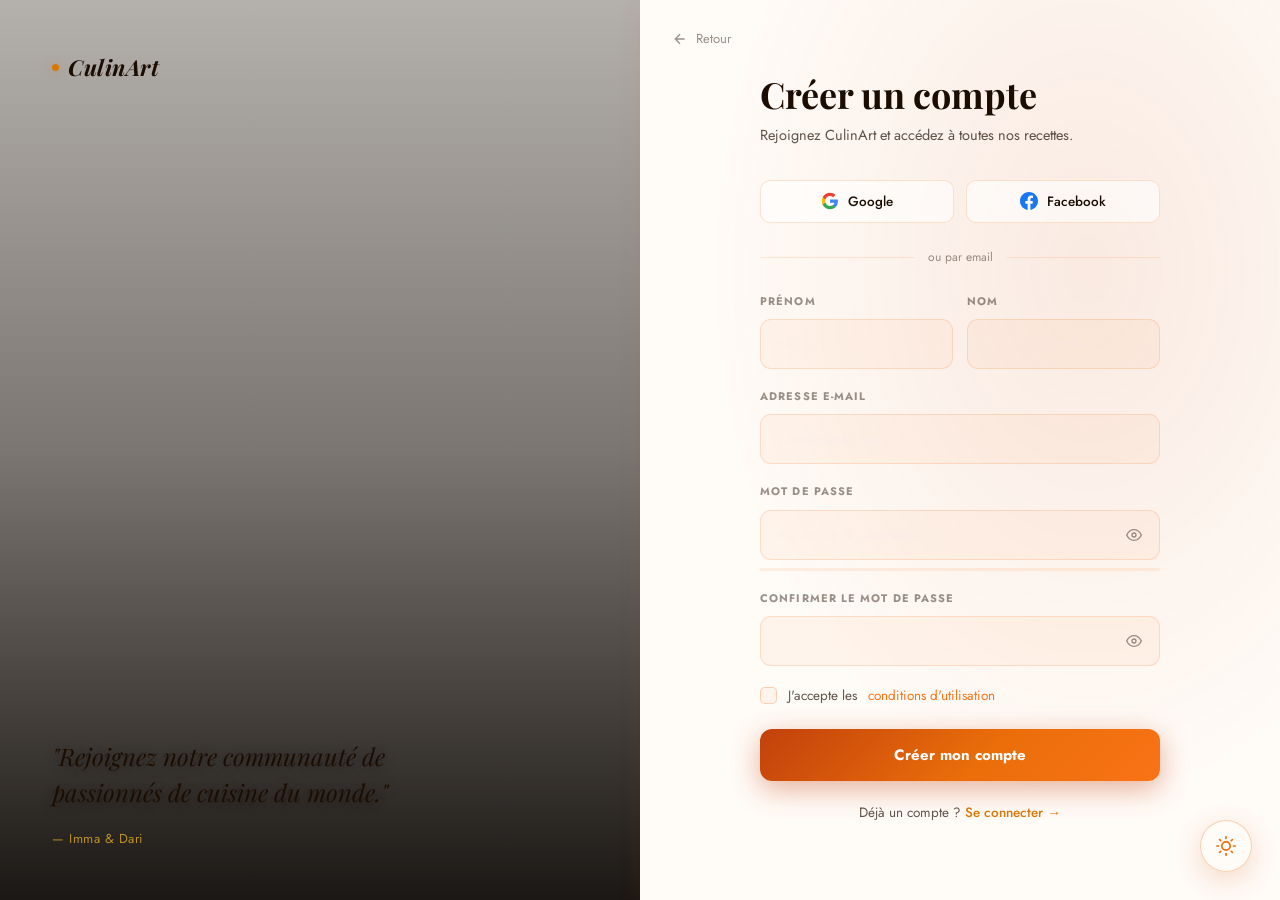
==== signup.html @ bb0c4b99 "Ajout initial du site CulinArt" ====
<!DOCTYPE html>
<html lang="fr">
<head>
  <meta charset="UTF-8">
  <meta name="viewport" content="width=device-width, initial-scale=1.0">
  <title>Inscription — CulinArt</title>
    <script>
    (function(){
      var t = localStorage.getItem('culinart-theme');
      if (!t) t = window.matchMedia('(prefers-color-scheme: light)').matches ? 'light' : 'dark';
      document.documentElement.setAttribute('data-theme', t);
    })();
  </script>
  <link rel="stylesheet" href="assets/css/theme.css">
  <link rel="stylesheet" href="assets/css/culinart-main.css">
  <link rel="stylesheet" href="assets/css/auth.css">
</head>
<body class="auth-split-page">

  <!-- ══ VISUEL GAUCHE ══ -->
  <div class="auth-visual">
    <div class="auth-visual-img" style="background-image:url('https://images.unsplash.com/photo-1596040033229-a9821ebd058d?w=900&q=85&fit=crop')"></div>
    <div class="auth-visual-overlay"></div>
    <div class="auth-visual-content">
      <a href="index.html" class="auth-visual-logo"><span class="logo-dot"></span>CulinArt</a>
      <div class="auth-visual-quote">
        <p>"Rejoignez notre communauté de<br>passionnés de cuisine du monde."</p>
        <span>— Imma &amp; Dari</span>
      </div>
    </div>
  </div>

  <!-- ══ FORMULAIRE DROITE ══ -->
  <div class="auth-form-side">
    <a href="index.html" class="auth-back-link">
      <svg width="16" height="16" viewBox="0 0 24 24" fill="none" stroke="currentColor" stroke-width="2"><path d="M19 12H5M12 19l-7-7 7-7"/></svg>
      Retour
    </a>

    <div class="auth-form-inner">
      <div class="auth-form-header">
        <h1>Créer un compte</h1>
        <p>Rejoignez CulinArt et accédez à toutes nos recettes.</p>
      </div>

      <div class="auth-social-row">
        <button class="auth-social-btn" type="button">
          <svg width="18" height="18" viewBox="0 0 24 24"><path fill="#4285F4" d="M22.56 12.25c0-.78-.07-1.53-.2-2.25H12v4.26h5.92c-.26 1.37-1.04 2.53-2.21 3.31v2.77h3.57c2.08-1.92 3.28-4.74 3.28-8.09z"/><path fill="#34A853" d="M12 23c2.97 0 5.46-.98 7.28-2.66l-3.57-2.77c-.98.66-2.23 1.06-3.71 1.06-2.86 0-5.29-1.93-6.16-4.53H2.18v2.84C3.99 20.53 7.7 23 12 23z"/><path fill="#FBBC05" d="M5.84 14.09c-.22-.66-.35-1.36-.35-2.09s.13-1.43.35-2.09V7.07H2.18C1.43 8.55 1 10.22 1 12s.43 3.45 1.18 4.93l2.85-2.22.81-.62z"/><path fill="#EA4335" d="M12 5.38c1.62 0 3.06.56 4.21 1.64l3.15-3.15C17.45 2.09 14.97 1 12 1 7.7 1 3.99 3.47 2.18 7.07l3.66 2.84c.87-2.6 3.3-4.53 6.16-4.53z"/></svg>
          Google
        </button>
        <button class="auth-social-btn" type="button">
          <svg width="18" height="18" viewBox="0 0 24 24" fill="#1877F2"><path d="M24 12.073c0-6.627-5.373-12-12-12s-12 5.373-12 12c0 5.99 4.388 10.954 10.125 11.854v-8.385H7.078v-3.47h3.047V9.43c0-3.007 1.792-4.669 4.533-4.669 1.312 0 2.686.235 2.686.235v2.953H15.83c-1.491 0-1.956.925-1.956 1.874v2.25h3.328l-.532 3.47h-2.796v8.385C19.612 23.027 24 18.062 24 12.073z"/></svg>
          Facebook
        </button>
      </div>

      <div class="auth-divider"><span>ou par email</span></div>

      <div class="auth-field-row">
        <div class="auth-field">
          <label for="signup-fname">Prénom</label>
          <input type="text" id="signup-fname" placeholder="Prénom">
        </div>
        <div class="auth-field">
          <label for="signup-lname">Nom</label>
          <input type="text" id="signup-lname" placeholder="Nom de famille">
        </div>
      </div>

      <div class="auth-field">
        <label for="signup-email">Adresse e-mail</label>
        <input type="email" id="signup-email" placeholder="votre@email.com" autocomplete="email">
      </div>

      <div class="auth-field">
        <label for="signup-pwd">Mot de passe</label>
        <div class="auth-pwd-wrap">
          <input type="password" id="signup-pwd" placeholder="Au moins 8 caractères" autocomplete="new-password">
          <button type="button" class="auth-eye" onclick="togglePwd('signup-pwd', this)" tabindex="-1">
            <svg class="eye-icon" width="16" height="16" viewBox="0 0 24 24" fill="none" stroke="currentColor" stroke-width="2"><path d="M1 12s4-8 11-8 11 8 11 8-4 8-11 8-11-8-11-8z"/><circle cx="12" cy="12" r="3"/></svg>
          </button>
        </div>
        <!-- Indicateur force -->
        <div class="pwd-strength" id="pwdStrength">
          <div class="pwd-bar" id="pwdBar"></div>
        </div>
        <span class="pwd-label" id="pwdLabel"></span>
      </div>

      <div class="auth-field">
        <label for="signup-confirm">Confirmer le mot de passe</label>
        <div class="auth-pwd-wrap">
          <input type="password" id="signup-confirm" placeholder="••••••••" autocomplete="new-password">
          <button type="button" class="auth-eye" onclick="togglePwd('signup-confirm', this)" tabindex="-1">
            <svg class="eye-icon" width="16" height="16" viewBox="0 0 24 24" fill="none" stroke="currentColor" stroke-width="2"><path d="M1 12s4-8 11-8 11 8 11 8-4 8-11 8-11-8-11-8z"/><circle cx="12" cy="12" r="3"/></svg>
          </button>
        </div>
      </div>

      <div class="auth-remember">
        <label class="auth-check-label">
          <input type="checkbox" id="terms">
          <span class="auth-check-box"></span>
          J'accepte les <a href="#" style="color:var(--accent-light)">conditions d'utilisation</a>
        </label>
      </div>

      <button class="auth-submit-btn" onclick="handleSignup()">
        Créer mon compte
      </button>

      <p class="auth-switch">
        Déjà un compte&nbsp;? <a href="login.html">Se connecter →</a>
      </p>
    </div>
  </div>

  <script src="assets/js/culinart-main.js"></script>
  <script>
    function togglePwd(id, btn) {
      const input = document.getElementById(id);
      input.type = input.type === 'password' ? 'text' : 'password';
      btn.style.color = input.type === 'text' ? 'var(--accent-light)' : '';
    }

    /* Indicateur force mot de passe */
    document.getElementById('signup-pwd').addEventListener('input', function() {
      const v = this.value;
      const bar = document.getElementById('pwdBar');
      const label = document.getElementById('pwdLabel');
      let score = 0;
      if (v.length >= 8) score++;
      if (/[A-Z]/.test(v)) score++;
      if (/[0-9]/.test(v)) score++;
      if (/[^A-Za-z0-9]/.test(v)) score++;
      const levels = [
        { w: '0%',   color: 'transparent', text: '' },
        { w: '25%',  color: '#ef4444',     text: 'Faible' },
        { w: '50%',  color: '#f97316',     text: 'Moyen' },
        { w: '75%',  color: '#eab308',     text: 'Bon' },
        { w: '100%', color: '#22c55e',     text: 'Excellent' },
      ];
      const l = levels[Math.min(score, 4)];
      bar.style.width = l.w;
      bar.style.background = l.color;
      label.textContent = l.text;
      label.style.color = l.color;
    });

    function handleSignup() {
      const email = document.getElementById('signup-email').value.trim();
      const pwd = document.getElementById('signup-pwd').value;
      const confirm = document.getElementById('signup-confirm').value;
      const terms = document.getElementById('terms').checked;
      if (!email || !pwd) { alert('Veuillez remplir tous les champs.'); return; }
      if (pwd !== confirm) { alert('Les mots de passe ne correspondent pas.'); return; }
      if (!terms) { alert('Veuillez accepter les conditions d\'utilisation.'); return; }
      const btn = document.querySelector('.auth-submit-btn');
      btn.textContent = '✓ Compte créé !';
      btn.style.background = 'rgba(194,24,91,0.18)';
      btn.disabled = true;
    }
  </script>
  <script src="assets/js/theme-toggle.js"></script>
</body>
</html>
---- assets/css/theme.css ----
/* ============================================================
   CulinArt — SYSTÈME DE THÈMES : Orange Sombre / Orange Clair
   ============================================================ */

/* ══════════════════════════════════════════════
   MODE SOMBRE (défaut)
══════════════════════════════════════════════ */
:root,
[data-theme="dark"] {
  /* ── Orange palette ── */
  --accent:        #f97316;
  --accent-deep:   #c2410c;
  --accent-light:  #fb923c;
  --accent-soft:   #fff7ed;
  --accent-glow:   rgba(249,115,22,0.35);
  --accent-border: rgba(249,115,22,0.22);

  /* ── Or chaleureux ── */
  --gold:          #fbbf24;
  --gold-light:    #fde68a;
  --gold-glow:     rgba(251,191,36,0.3);

  /* ── Fonds sombres profonds ── */
  --black:  #080401;
  --dark:   #0e0905;
  --dark2:  #160c06;
  --dark3:  #1e1108;
  --white:  #fef9f4;
  --muted:  rgba(254,249,244,0.7);
  --muted2: rgba(254,249,244,0.38);

  /* ── Glass ── */
  --glass-bg:     rgba(255,255,255,0.04);
  --glass-border: rgba(249,115,22,0.16);
  --glass-shadow: 0 8px 32px rgba(0,0,0,0.6);

  /* ── Dégradé principal ── */
  --grad-accent: linear-gradient(135deg, #c2410c 0%, #f97316 55%, #fb923c 100%);

  /* ── Surfaces UI ── */
  --surface:      #160c06;
  --surface2:     #1e1108;
  --surface3:     #261508;
  --border-light: rgba(249,115,22,0.1);
  --border-mid:   rgba(249,115,22,0.2);

  /* ── Header ── */
  --header-bg:      rgba(14,9,5,0.82);
  --header-scrolled:rgba(8,4,1,0.97);

  /* ── Text ── */
  --text-primary: #fef9f4;
  --text-secondary: rgba(254,249,244,0.7);
  --text-muted:     rgba(254,249,244,0.38);

  /* ── Scrollbar ── */
  --scrollbar-thumb: var(--accent);

  /* ── Theme toggle icon ── */
  --toggle-icon: "☀️";
}

/* ══════════════════════════════════════════════
   MODE CLAIR
══════════════════════════════════════════════ */
[data-theme="light"] {
  /* ── Orange palette (plus vif sur blanc) ── */
  --accent:        #ea6d0a;
  --accent-deep:   #c2410c;
  --accent-light:  #f97316;
  --accent-soft:   #fff7ed;
  --accent-glow:   rgba(234,109,10,0.25);
  --accent-border: rgba(234,109,10,0.3);

  /* ── Or ── */
  --gold:       #d97706;
  --gold-light: #f59e0b;
  --gold-glow:  rgba(217,119,6,0.25);

  /* ── Fonds clairs ── */
  --black:  #1c0d02;
  --dark:   #fffbf7;
  --dark2:  #fff4ea;
  --dark3:  #fde8d2;
  --white:  #1c0d02;
  --muted:  rgba(28,13,2,0.7);
  --muted2: rgba(28,13,2,0.45);

  /* ── Glass (version claire) ── */
  --glass-bg:     rgba(255,255,255,0.75);
  --glass-border: rgba(234,109,10,0.18);
  --glass-shadow: 0 8px 32px rgba(200,100,0,0.12);

  /* ── Dégradé ── */
  --grad-accent: linear-gradient(135deg, #c2410c 0%, #ea6d0a 55%, #f97316 100%);

  /* ── Surfaces UI ── */
  --surface:      #fff4ea;
  --surface2:     #fde8d2;
  --surface3:     #fbd5b3;
  --border-light: rgba(234,109,10,0.1);
  --border-mid:   rgba(234,109,10,0.2);

  /* ── Header ── */
  --header-bg:       rgba(255,251,247,0.88);
  --header-scrolled: rgba(255,255,255,0.97);

  /* ── Text ── */
  --text-primary:   #1c0d02;
  --text-secondary: rgba(28,13,2,0.72);
  --text-muted:     rgba(28,13,2,0.45);

  /* ── Scrollbar ── */
  --scrollbar-thumb: var(--accent);

  --toggle-icon: "🌙";
}

/* ══════════════════════════════════════════════
   TRANSITIONS DE THÈME
══════════════════════════════════════════════ */
*, *::before, *::after {
  transition-property: background-color, color, border-color, box-shadow;
  transition-duration: 0.3s;
  transition-timing-function: ease;
}
/* Exclure les transitions sur les animations / transforms */
img, video, svg, canvas,
[class*="carousel"], [class*="slide"],
[class*="reveal"], [class*="fade"],
.logo-dot, .menu-toggle span {
  transition: none;
}

/* ══════════════════════════════════════════════
   SURCHARGES LIGHT MODE — éléments spécifiques
══════════════════════════════════════════════ */

/* Body */
[data-theme="light"] body {
  background-color: var(--dark);
  color: var(--white);
}

/* Header */
[data-theme="light"] header {
  background: var(--header-bg);
  border-bottom: 1px solid rgba(234,109,10,0.14);
  box-shadow: 0 1px 20px rgba(200,100,0,0.1);
}
[data-theme="light"] header.scrolled {
  background: var(--header-scrolled);
  box-shadow: 0 2px 30px rgba(150,60,0,0.15);
}

/* Logo + nav */
[data-theme="light"] .logo { color: var(--white); }
[data-theme="light"] .nav-links li a { color: var(--muted); }
[data-theme="light"] .nav-links li a:hover,
[data-theme="light"] .nav-links li a.active { color: var(--white); }
[data-theme="light"] .nav-links .btn {
  background: rgba(234,109,10,0.1) !important;
  border-color: rgba(234,109,10,0.3) !important;
  color: var(--accent-deep) !important;
}
[data-theme="light"] .nav-links .btn:hover {
  background: var(--accent) !important;
  color: #fff !important;
}

/* Mobile nav */
[data-theme="light"] .nav-links {
  background: rgba(255,251,247,0.98);
}
[data-theme="light"] .menu-toggle span { background: var(--white); }

/* Cards et glass */
[data-theme="light"] .bento-card,
[data-theme="light"] .phil-card,
[data-theme="light"] .author-card,
[data-theme="light"] .tip-item,
[data-theme="light"] .recipe-card,
[data-theme="light"] .contact-author-card,
[data-theme="light"] .cinfo-author-card,
[data-theme="light"] .auth-box,
[data-theme="light"] .about-glass,
[data-theme="light"] .transition-container,
[data-theme="light"] .blog-intro-card,
[data-theme="light"] .tip-card,
[data-theme="light"] .contact-form,
[data-theme="light"] .auth-form-side {
  background: rgba(255,255,255,0.8);
  border-color: rgba(234,109,10,0.15);
  box-shadow: 0 4px 24px rgba(200,80,0,0.08);
}
[data-theme="light"] .bento-card:hover,
[data-theme="light"] .phil-card:hover,
[data-theme="light"] .tip-item:hover,
[data-theme="light"] .recipe-card:hover {
  border-color: rgba(234,109,10,0.35);
  box-shadow: 0 12px 36px rgba(200,80,0,0.15);
}

/* Textes dans les cartes mode clair */
[data-theme="light"] .bento-text p,
[data-theme="light"] .bento-text-alt p,
[data-theme="light"] .bento-quote p,
[data-theme="light"] .phil-card p,
[data-theme="light"] .tip-item-text,
[data-theme="light"] .tip-text,
[data-theme="light"] .recipe-card .content p,
[data-theme="light"] .about-text p,
[data-theme="light"] .about-texte p,
[data-theme="light"] .transition-container,
[data-theme="light"] .auth-box label,
[data-theme="light"] .cinfo-line,
[data-theme="light"] .footer-brand p,
[data-theme="light"] .footer-links li a,
[data-theme="light"] .footer-bottom p,
[data-theme="light"] .auth-form-header p,
[data-theme="light"] .auth-switch,
[data-theme="light"] .home-hero-desc,
[data-theme="light"] .author-split-info p,
[data-theme="light"] .philosophy-text p {
  color: var(--muted);
}

/* Titres mode clair */
[data-theme="light"] .story-title,
[data-theme="light"] .home-hero-title,
[data-theme="light"] .philosophy-text h2,
[data-theme="light"] .authors-header h2,
[data-theme="light"] .about-title,
[data-theme="light"] .section-title,
[data-theme="light"] .auth-form-header h1,
[data-theme="light"] .contact-hero-inner h1,
[data-theme="light"] .csplit-title,
[data-theme="light"] .cta-band-text h2,
[data-theme="light"] .tips-hero-title,
[data-theme="light"] .recipe-card .content h3,
[data-theme="light"] .author-split-info h3,
[data-theme="light"] .bento-quote-sig,
[data-theme="light"] .author-details strong,
[data-theme="light"] .cinfo-author-head strong {
  color: var(--white);
}

/* Inputs mode clair */
[data-theme="light"] .auth-box input,
[data-theme="light"] .cform-group input,
[data-theme="light"] .cform-group textarea,
[data-theme="light"] .cform-select-wrap select,
[data-theme="light"] #tipsSearch,
[data-theme="light"] #searchBar,
[data-theme="light"] .tips-search-box input {
  background: rgba(255,255,255,0.7);
  border-color: rgba(234,109,10,0.22);
  color: var(--white);
}
[data-theme="light"] .auth-box input:focus,
[data-theme="light"] .cform-group input:focus,
[data-theme="light"] .cform-group textarea:focus {
  border-color: var(--accent);
  background: rgba(255,255,255,0.9);
  box-shadow: 0 0 0 3px rgba(234,109,10,0.12);
}

/* Footer mode clair */
[data-theme="light"] footer {
  background: var(--dark3);
  border-top-color: rgba(234,109,10,0.12);
}

/* Scrollbars */
[data-theme="light"] ::-webkit-scrollbar-track { background: var(--dark2); }
[data-theme="light"] ::-webkit-scrollbar-thumb { background: var(--accent); }

/* Sections alternées */
[data-theme="light"] .home-story,
[data-theme="light"] .home-authors { background: var(--dark2); }
[data-theme="light"] .home-philosophy,
[data-theme="light"] body.blog-page,
[data-theme="light"] .home-page { background: var(--dark); }
[data-theme="light"] .home-cta-band { background: var(--dark3); }

/* Auth split */
[data-theme="light"] .auth-form-side { background: var(--dark); }
[data-theme="light"] .auth-social-btn {
  background: rgba(255,255,255,0.6);
  color: var(--white);
  border-color: rgba(234,109,10,0.18);
}
[data-theme="light"] .auth-social-btn:hover { background: rgba(255,255,255,0.9); }

/* Contact split */
[data-theme="light"] .contact-form-side { background: var(--dark); }
[data-theme="light"] .contact-info-side { background: var(--dark2); }

/* ══════════════════════════════════════════════
   BOUTON TOGGLE THÈME — design premium
══════════════════════════════════════════════ */
.theme-toggle {
  position: fixed;
  bottom: 28px;
  right: 28px;
  z-index: 9999;

  width: 52px;
  height: 52px;
  border-radius: 50%;
  border: 1.5px solid rgba(249,115,22,0.35);
  background: rgba(14,9,5,0.85);
  backdrop-filter: blur(20px);
  -webkit-backdrop-filter: blur(20px);
  cursor: pointer;

  display: flex;
  align-items: center;
  justify-content: center;

  box-shadow:
    0 8px 28px rgba(0,0,0,0.45),
    0 0 0 0 rgba(249,115,22,0);
  transition:
    transform 0.3s cubic-bezier(0.34,1.56,0.64,1),
    box-shadow 0.35s ease,
    background 0.3s ease,
    border-color 0.3s ease !important;
  outline: none;
}
.theme-toggle:hover {
  transform: scale(1.12) translateY(-2px);
  box-shadow:
    0 14px 38px rgba(0,0,0,0.5),
    0 0 0 6px rgba(249,115,22,0.15);
  border-color: rgba(249,115,22,0.6);
}
.theme-toggle:active { transform: scale(0.96); }

/* Icône SVG dans le toggle */
.theme-toggle .tt-sun,
.theme-toggle .tt-moon {
  position: absolute;
  transition: opacity 0.3s, transform 0.4s cubic-bezier(0.34,1.56,0.64,1) !important;
}
.theme-toggle .tt-sun  { opacity: 0; transform: rotate(90deg) scale(0.6); }
.theme-toggle .tt-moon { opacity: 1; transform: rotate(0deg) scale(1); }

[data-theme="light"] .theme-toggle {
  background: rgba(255,251,247,0.9);
  border-color: rgba(234,109,10,0.3);
  box-shadow: 0 8px 28px rgba(200,80,0,0.2);
}
[data-theme="light"] .theme-toggle .tt-sun  { opacity: 1; transform: rotate(0deg) scale(1); }
[data-theme="light"] .theme-toggle .tt-moon { opacity: 0; transform: rotate(-90deg) scale(0.6); }

/* Tooltip au survol */
.theme-toggle::before {
  content: attr(data-tooltip);
  position: absolute;
  right: 62px;
  top: 50%;
  transform: translateY(-50%);
  background: rgba(14,9,5,0.92);
  color: #fef9f4;
  font-family: var(--font-body);
  font-size: 12px;
  font-weight: 500;
  letter-spacing: 0.3px;
  padding: 6px 12px;
  border-radius: 8px;
  white-space: nowrap;
  opacity: 0;
  pointer-events: none;
  transition: opacity 0.2s !important;
  border: 1px solid rgba(249,115,22,0.2);
}
[data-theme="light"] .theme-toggle::before {
  background: rgba(255,251,247,0.96);
  color: #1c0d02;
}
.theme-toggle:hover::before { opacity: 1; }

/* Sur mobile, repositionner */
@media (max-width: 480px) {
  .theme-toggle {
    bottom: 20px;
    right: 18px;
    width: 46px;
    height: 46px;
  }
}
---- assets/css/culinart-main.css ----
/* ============================================================
   CulinArt — Styles globaux (thème via theme.css)
   ============================================================ */

@import url('https://fonts.googleapis.com/css2?family=Playfair+Display:ital,wght@0,400;0,600;0,700;1,400;1,600&family=Jost:wght@300;400;500;600;700&display=swap');

:root {
  /* Variables héritées du theme.css — voir theme.css */
  --font-display: 'Playfair Display', Georgia, serif;
  --font-body:    'Jost', 'Segoe UI', sans-serif;
  --nav-height:   72px;
}

*,*::before,*::after { margin:0; padding:0; box-sizing:border-box; }
html { scroll-behavior:smooth; }

body {
  font-family:var(--font-body);
  background-color:var(--dark);
  color:var(--white);
  line-height:1.75;
  overflow-x:hidden;
}
img { display:block; max-width:100%; }
a   { text-decoration:none; }

::-webkit-scrollbar { width:4px; }
::-webkit-scrollbar-track { background:var(--dark); }
::-webkit-scrollbar-thumb { background:var(--gold); border-radius:4px; }

/* ============================================================
   HEADER — fixe, glass, toujours visible
   ============================================================ */
header {
  position:fixed; top:0; left:0;
  width:100%; height:var(--nav-height);
  display:flex; justify-content:space-between; align-items:center;
  padding:0 52px;
  z-index:1000;
  background:rgba(14,9,5,0.72);
  backdrop-filter:blur(24px) saturate(1.8);
  -webkit-backdrop-filter:blur(24px) saturate(1.8);
  border-bottom:1px solid rgba(249,115,22,0.14);
  transition:background 0.4s, box-shadow 0.4s;
}
header.scrolled {
  background:rgba(8,4,1,0.96);
  box-shadow:0 2px 40px rgba(0,0,0,0.7),
             0 1px 0 rgba(249,115,22,0.12);
}

/* Logo */
.logo {
  font-family:var(--font-display);
  font-size:24px; font-weight:700; font-style:italic;
  color:var(--white); letter-spacing:1px;
  display:flex; align-items:center; gap:8px;
  flex-shrink:0;
}
.logo-dot {
  width:7px; height:7px; border-radius:50%;
  background:var(--gold);
  box-shadow:0 0 10px var(--gold-glow);
  display:inline-block; flex-shrink:0;
}

/* Nav links */
.nav-links {
  list-style:none; display:flex;
  gap:36px; align-items:center;
}
.nav-links li a {
  font-family:var(--font-body); font-weight:500;
  font-size:12.5px; letter-spacing:0.9px;
  text-transform:uppercase; color:var(--muted);
  position:relative; transition:color 0.3s;
  padding-bottom:2px;
}
.nav-links li a::after {
  content:''; position:absolute; bottom:-3px; left:0;
  width:0; height:1.5px;
  background:var(--accent-light); border-radius:2px;
  transition:width 0.35s cubic-bezier(0.4,0,0.2,1);
}
.nav-links li a:hover,
.nav-links li a.active { color:var(--white); }
.nav-links li a:hover::after,
.nav-links li a.active::after { width:100%; }

/* Bouton Connexion */
.nav-links .btn {
  background:rgba(194,65,12,0.15) !important;
  color:var(--accent-light) !important;
  padding:8px 22px; border-radius:6px; font-weight:600;
  border:1px solid rgba(249,115,22,0.35) !important;
  transition:all 0.3s !important;
  letter-spacing:0.8px;
}
.nav-links .btn:hover {
  background:var(--accent-deep) !important;
  border-color:var(--accent-deep) !important;
  color:#fff !important;
  box-shadow:0 6px 20px rgba(194,65,12,0.45);
  transform:translateY(-1px);
}
.nav-links .btn::after { display:none !important; }

/* ── BURGER ── */
.menu-toggle {
  display:none; flex-direction:column;
  cursor:pointer; z-index:1001; gap:5px; padding:4px;
}
.menu-toggle span {
  height:2px; width:22px;
  background:var(--white); border-radius:2px;
  transition:all 0.4s cubic-bezier(0.4,0,0.2,1);
}
.menu-toggle.open span:nth-child(1) { transform:rotate(45deg) translate(5px,5px); }
.menu-toggle.open span:nth-child(2) { opacity:0; transform:scaleX(0); }
.menu-toggle.open span:nth-child(3) { transform:rotate(-45deg) translate(5px,-5px); }

@media(max-width:820px) {
  header { padding:0 20px; }
  .menu-toggle { display:flex; }
  .nav-links {
    position:fixed; top:var(--nav-height); left:0;
    width:100%; height:calc(100vh - var(--nav-height));
    background:rgba(8,4,1,0.98);
    backdrop-filter:blur(30px);
    flex-direction:column; align-items:center; justify-content:center;
    gap:32px; transform:translateX(100%);
    transition:transform 0.45s cubic-bezier(0.77,0,0.175,1);
    z-index:998; border-left:1px solid var(--glass-border);
  }
  .nav-links.active { transform:translateX(0); }
  .nav-links li {
    opacity:0; transform:translateX(30px);
    transition:opacity 0.4s,transform 0.4s;
  }
  .nav-links.active li { opacity:1; transform:translateX(0); }
  .nav-links.active li:nth-child(1) { transition-delay:0.08s; }
  .nav-links.active li:nth-child(2) { transition-delay:0.16s; }
  .nav-links.active li:nth-child(3) { transition-delay:0.24s; }
  .nav-links.active li:nth-child(4) { transition-delay:0.32s; }
  .nav-links.active li:nth-child(5) { transition-delay:0.40s; }
  .nav-links li a { font-size:18px; letter-spacing:2px; }
}

/* ============================================================
   HERO — CAROUSEL avec images d'ambiance
   ============================================================ */
.hero {
  position:relative; width:100%; height:100vh;
  overflow:hidden;
}

.carousel-slides {
  display:flex; height:100%;
  transition:transform 1s cubic-bezier(0.77,0,0.175,1);
  will-change:transform;
}
.carousel-slide {
  min-width:100%; height:100%;
  background-size:cover; background-position:center;
  position:relative; flex-shrink:0;
}

/* Overlay dégradé riche — bordeaux au bas */
.carousel-slide::after {
  content:''; position:absolute; inset:0;
  background:
    linear-gradient(to bottom,
      rgba(8,4,1,0.18) 0%,
      rgba(14,9,5,0.45) 40%,
      rgba(14,9,5,0.78) 70%,
      rgba(14,9,5,0.96) 100%),
    linear-gradient(135deg,
      rgba(194,65,12,0.08) 0%,
      transparent 60%);
}

/* Contenu hero */
.hero-content {
  position:absolute; inset:0; z-index:10;
  display:flex; flex-direction:column;
  align-items:center; justify-content:center;
  text-align:center; padding:20px;
  opacity:0; transform:translateY(28px);
  transition:opacity 1s ease 0.4s, transform 1s ease 0.4s;
}
.hero-content::before {
  content:''; position:absolute;
  top:50%; left:50%;
  transform:translate(-50%,-62%);
  width:700px; height:420px;
  background:radial-gradient(ellipse,rgba(194,65,12,0.18) 0%,transparent 68%);
  pointer-events:none;
}
.hero-content.show { opacity:1; transform:translateY(0); }

.hero-eyebrow {
  font-size:11px; letter-spacing:5px; text-transform:uppercase;
  color:var(--accent-light); margin-bottom:18px;
  opacity:0.85;
}
.hero-intro {
  font-family:var(--font-display); font-style:italic;
  font-size:clamp(16px,2.2vw,22px); color:var(--accent-soft);
  letter-spacing:1.5px; margin-bottom:16px;
  text-shadow:0 2px 14px rgba(194,65,12,0.5);
}
.hero-title {
  font-family:var(--font-display); font-weight:700;
  font-size:clamp(52px,9vw,110px); color:var(--white);
  line-height:0.98; margin-bottom:22px; letter-spacing:-1px;
  text-shadow:0 6px 30px rgba(0,0,0,0.55);
}
.hero-title em {
  font-style:italic; color:var(--accent-light);
  text-shadow:0 0 40px rgba(249,115,22,0.5);
}
.hero-tagline {
  font-family:var(--font-display); font-style:italic;
  font-size:clamp(14px,1.7vw,19px); color:rgba(240,234,248,0.82);
  margin-bottom:6px; max-width:580px;
  text-shadow:0 1px 6px rgba(0,0,0,0.45);
}
.hero-divider {
  width:50px; height:1px;
  background:var(--accent-light); margin:20px auto;
  opacity:0.6;
}
.hero-sub {
  font-size:11px; letter-spacing:4.5px; text-transform:uppercase;
  color:var(--accent-light); margin-top:4px;
  opacity:0.8;
}
.hero-logo {
  margin:14px auto;
  width:clamp(70px,9vw,100px);
  filter:drop-shadow(0 4px 18px rgba(249,115,22,0.65));
  opacity:0.9;
}

/* Boutons carousel */
.carousel-btn {
  position:absolute; top:50%; transform:translateY(-50%); z-index:20;
  background:rgba(249,115,22,0.10);
  backdrop-filter:blur(14px);
  border:1px solid rgba(249,115,22,0.25); color:rgba(240,234,248,0.85);
  width:48px; height:48px; border-radius:50%; cursor:pointer;
  font-size:22px; display:flex; align-items:center; justify-content:center;
  transition:all 0.3s;
}
.carousel-btn:hover {
  background:rgba(194,65,12,0.45);
  border-color:var(--accent);
  color:#fff;
  box-shadow:0 0 20px rgba(194,65,12,0.4);
}
.carousel-prev { left:24px; }
.carousel-next { right:24px; }
.carousel-prev:hover { transform:translateY(-50%) scale(1.05); }
.carousel-next:hover { transform:translateY(-50%) scale(1.05); }

/* Dots */
.carousel-dots {
  position:absolute; bottom:30px;
  left:50%; transform:translateX(-50%);
  z-index:20; display:flex; gap:8px; align-items:center;
}
.carousel-dot {
  width:6px; height:6px; border-radius:50%;
  background:rgba(240,234,248,0.25); cursor:pointer;
  transition:all 0.4s; border:1px solid transparent;
}
.carousel-dot.active {
  background:var(--accent-light);
  transform:scale(1.5);
  box-shadow:0 0 10px rgba(251,146,60,0.7);
  border-color:rgba(251,146,60,0.3);
}

/* ============================================================
   ABOUT
   ============================================================ */
.about { padding:96px 20px; background:var(--dark); position:relative; }
.about::before {
  content:''; position:absolute; top:0; right:0;
  width:600px; height:600px;
  background:radial-gradient(circle,rgba(194,65,12,0.06) 0%,transparent 70%);
  pointer-events:none;
}

.about-title {
  font-family:var(--font-display); font-style:italic;
  font-size:clamp(26px,4vw,44px); color:var(--white);
  text-align:center; margin-bottom:12px;
}
.about-title span { color:var(--accent-light); }
.about-eyebrow {
  display:block; text-align:center;
  font-size:11px; letter-spacing:4px; text-transform:uppercase;
  color:var(--accent-light); opacity:0.7; margin-bottom:56px;
}

.about-container {
  display:flex; gap:52px; align-items:flex-start;
  justify-content:center; max-width:1180px;
  margin:0 auto; flex-wrap:wrap;
}
.about-image { flex:1 1 360px; }
.about-image img {
  width:100%; border-radius:20px;
  box-shadow:0 20px 60px rgba(0,0,0,0.65),
             0 0 0 1px rgba(249,115,22,0.12);
  transition:transform 0.6s;
}
.about-image img:hover { transform:scale(1.025); }

.about-text { flex:1 1 380px; text-align:justify; }
.about-text p, .about-texte p {
  font-size:16.5px; line-height:1.92;
  color:var(--muted); margin-bottom:18px;
  max-width:720px; margin-left:auto; margin-right:auto;
}
.about-text strong, .about-texte strong { color:var(--accent-light); font-weight:600; }
.about-text em { color:var(--accent-soft); font-style:italic; }
.about-texte { max-width:880px; margin:40px auto 0; text-align:center; }

.about-glass {
  background:rgba(255,255,255,0.04);
  backdrop-filter:blur(18px); -webkit-backdrop-filter:blur(18px);
  border:1px solid var(--glass-border);
  border-radius:18px; padding:34px 38px;
  box-shadow:0 12px 40px rgba(0,0,0,0.4),
             inset 0 1px 0 rgba(255,255,255,0.06);
}

@media(max-width:768px) {
  .about-container { flex-direction:column; gap:24px; }
  .about-text { text-align:left; }
}

/* Scroll animations */
.hidden-top {
  opacity:0; transform:translateY(-40px);
  transition:opacity 0.9s ease-out,transform 0.9s ease-out;
}
.fade-in-up {
  opacity:0; transform:translateY(40px);
  transition:opacity 0.9s ease,transform 0.9s ease;
}
.show { opacity:1 !important; transform:translateY(0) !important; }
.about-title.show,.about-eyebrow.show { transition-delay:0s; }
.about-image.show { transition-delay:0.2s; }
.about-text.show  { transition-delay:0.4s; }
.about-texte.show { transition-delay:0.6s; }

/* ── AUTEURS ── */
.authors { padding:80px 20px; background:var(--dark2); text-align:center; position:relative; }
.authors::before {
  content:''; position:absolute; bottom:0; left:0;
  width:500px; height:500px;
  background:radial-gradient(circle,rgba(249,115,22,0.06) 0%,transparent 70%);
  pointer-events:none;
}

.section-title {
  font-family:var(--font-display); font-style:italic;
  font-size:clamp(24px,3.5vw,36px); color:var(--white);
  margin-bottom:6px;
}
.section-title span { color:var(--accent-light); }
.section-eyebrow {
  display:block; font-size:11px; letter-spacing:4px;
  text-transform:uppercase; color:var(--accent-light);
  opacity:0.7; margin-bottom:48px;
}

.authors-container { display:flex; justify-content:center; gap:36px; flex-wrap:wrap; }
.author-card {
  background:rgba(255,255,255,0.04);
  backdrop-filter:blur(16px); -webkit-backdrop-filter:blur(16px);
  border:1px solid var(--glass-border); border-radius:22px;
  padding:36px 28px; width:375px; max-width:100%;
  transition:transform 0.35s,box-shadow 0.35s,border-color 0.35s;
}
.author-card:hover {
  transform:translateY(-10px);
  box-shadow:0 28px 60px rgba(0,0,0,0.5),0 0 0 1px rgba(249,115,22,0.3);
  border-color:rgba(249,115,22,0.4);
}
.author-card img {
  width:150px; height:150px; border-radius:50%;
  object-fit:cover; margin:0 auto 18px;
  border:2.5px solid var(--accent);
  box-shadow:0 0 30px var(--accent-glow);
}
.author-card h3 { font-family:var(--font-display); font-size:18px; color:var(--white); margin-bottom:12px; }
.author-card p { font-size:14.5px; color:var(--muted); line-height:1.7; }
@media(max-width:900px)  { .author-card { width:46%; } }
@media(max-width:600px)  { .author-card { width:100%; } }

/* ── TRANSITION TEXT ── */
.transition-text { padding:80px 20px; background:var(--dark); position:relative; overflow:hidden; }
.transition-text::before {
  content:''; position:absolute; top:-80px; left:50%; transform:translateX(-50%);
  width:600px; height:600px;
  background:radial-gradient(ellipse,rgba(194,65,12,0.10) 0%,transparent 65%);
  pointer-events:none;
}
.transition-container {
  max-width:860px; margin:0 auto;
  font-size:clamp(15px,1.8vw,17.5px); line-height:1.92;
  color:var(--muted); text-align:center;
  background:rgba(255,255,255,0.04);
  backdrop-filter:blur(18px); -webkit-backdrop-filter:blur(18px);
  border:1px solid var(--glass-border);
  border-radius:22px; padding:50px 56px;
  box-shadow:0 12px 40px rgba(0,0,0,0.4);
}
.transition-container strong { color:var(--accent-light); font-weight:600; }
@media(max-width:768px) { .transition-container { padding:30px 22px; } }

/* ── CTA ── */
.recette { text-align:center; background:var(--dark); padding:50px 20px; }
.btn-about {
  display:inline-flex; align-items:center; gap:8px;
  background:var(--grad-accent); color:#fff;
  padding:15px 40px; font-family:var(--font-body);
  font-weight:600; font-size:14px; letter-spacing:1px;
  text-transform:uppercase; border-radius:50px;
  transition:transform 0.3s,box-shadow 0.3s,opacity 0.3s;
  box-shadow:0 8px 28px rgba(194,65,12,0.45);
}
.btn-about:hover {
  transform:translateY(-3px) scale(1.03);
  box-shadow:0 16px 40px rgba(194,65,12,0.6); opacity:0.9;
}

/* ============================================================
   FOOTER — enrichi
   ============================================================ */
footer {
  background:var(--black);
  border-top:1px solid rgba(249,115,22,0.12);
  padding:48px 52px 28px;
}
.footer-inner {
  max-width:1200px; margin:0 auto;
  display:flex; justify-content:space-between;
  align-items:flex-start; flex-wrap:wrap; gap:40px;
  margin-bottom:36px;
}
.footer-brand .logo {
  font-size:22px; margin-bottom:10px;
}
.footer-brand p {
  font-size:13px; color:var(--muted2); max-width:240px; line-height:1.7;
}
.footer-links h4 {
  font-size:11px; letter-spacing:3px; text-transform:uppercase;
  color:var(--accent-light); margin-bottom:16px; font-weight:600;
}
.footer-links ul { list-style:none; display:flex; flex-direction:column; gap:10px; }
.footer-links li a {
  font-size:14px; color:var(--muted2);
  transition:color 0.25s; display:inline-block;
}
.footer-links li a:hover { color:var(--accent-light); }
.footer-bottom {
  max-width:1200px; margin:0 auto;
  display:flex; justify-content:space-between; align-items:center;
  flex-wrap:wrap; gap:12px;
  border-top:1px solid rgba(255,255,255,0.05);
  padding-top:22px;
}
.footer-bottom p { font-size:12.5px; color:var(--muted2); }
.footer-bottom .footer-made {
  font-size:12px; color:rgba(240,234,248,0.25);
  font-style:italic;
}
@media(max-width:640px) {
  footer { padding:36px 20px 22px; }
  .footer-inner { flex-direction:column; gap:28px; }
  .footer-bottom { flex-direction:column; text-align:center; }
}

/* ============================================================
   PAGE RECETTES
   ============================================================ */
body.recipes-page {
  background:var(--dark);
}
body.recipes-page::before {
  content:''; position:fixed; inset:0;
  background:radial-gradient(ellipse at top,rgba(194,65,12,0.06) 0%,transparent 60%);
  z-index:0; pointer-events:none;
}
body.recipes-page > * { position:relative; z-index:1; }

.recipes-page-hero {
  padding:calc(var(--nav-height) + 70px) 20px 56px;
  text-align:center; position:relative;
}
.recipes-page-hero::before {
  content:''; position:absolute; top:50%; left:50%;
  transform:translate(-50%,-50%);
  width:700px; height:350px;
  background:radial-gradient(ellipse,rgba(194,65,12,0.13) 0%,transparent 70%);
  pointer-events:none;
}
.recipes-page-hero .eyebrow {
  font-size:11px; letter-spacing:4px; text-transform:uppercase;
  color:var(--accent-light); margin-bottom:14px; display:block; opacity:0.8;
}
.recipes-page-hero h1 {
  font-family:var(--font-display);
  font-size:clamp(36px,6vw,70px); color:var(--white);
  line-height:1.05; margin-bottom:18px;
}
.recipes-page-hero h1 em { font-style:italic; color:var(--accent-light); }
.recipes-page-hero .desc {
  color:var(--muted2); font-size:16px;
  max-width:460px; margin:0 auto 36px; line-height:1.75;
}

.recipes-stats { display:flex; justify-content:center; gap:48px; margin-bottom:52px; flex-wrap:wrap; }
.stat-item { text-align:center; }
.stat-num { display:block; font-family:var(--font-display); font-size:38px; color:var(--accent-light); line-height:1; }
.stat-label { font-size:11px; letter-spacing:2.5px; text-transform:uppercase; color:var(--muted2); margin-top:5px; display:block; }

.recipes-divider { max-width:1200px; margin:0 auto 40px; padding:0 40px; display:flex; align-items:center; gap:18px; }
.recipes-divider span { font-size:11px; letter-spacing:3px; text-transform:uppercase; color:var(--muted2); white-space:nowrap; }
.recipes-divider::before,.recipes-divider::after { content:''; flex:1; height:1px; background:rgba(249,115,22,0.13); }

.search-wrap { display:flex; justify-content:center; margin:0 auto 48px; padding:0 20px; }
.search-inner { position:relative; width:100%; max-width:500px; }
.search-inner .search-icon { position:absolute; left:18px; top:50%; transform:translateY(-50%); color:var(--muted2); pointer-events:none; }
#searchBar {
  width:100%; padding:14px 20px 14px 46px;
  background:rgba(249,115,22,0.07); border:1px solid var(--accent-border);
  border-radius:50px; color:var(--white); font-family:var(--font-body); font-size:15px;
  outline:none; transition:border 0.3s,box-shadow 0.3s;
}
#searchBar::placeholder { color:var(--muted2); }
#searchBar:focus { border-color:var(--accent); box-shadow:0 0 0 3px rgba(249,115,22,0.18); }

#recipesContainer {
  display:grid; grid-template-columns:repeat(auto-fill,minmax(270px,1fr));
  gap:22px; padding:0 40px 30px; max-width:1280px; margin:0 auto;
}

.recipe-card {
  background:rgba(249,115,22,0.055);
  backdrop-filter:blur(16px); -webkit-backdrop-filter:blur(16px);
  border:1px solid var(--glass-border); border-radius:18px; overflow:hidden;
  display:flex; flex-direction:column;
  transition:transform 0.35s,box-shadow 0.35s,border-color 0.35s;
}
.recipe-card:hover {
  transform:translateY(-8px) scale(1.01);
  box-shadow:0 22px 50px rgba(0,0,0,0.55);
  border-color:rgba(249,115,22,0.38);
}
.recipe-card-img-wrap { position:relative; overflow:hidden; }
.recipe-card img { width:100%; height:195px; object-fit:cover; transition:transform 0.6s; }
.recipe-card:hover img { transform:scale(1.08); }
.recipe-card-img-wrap::after {
  content:''; position:absolute; bottom:0; left:0; right:0; height:60px;
  background:linear-gradient(to bottom,transparent,rgba(14,9,5,0.72)); pointer-events:none;
}
.recipe-card .content { padding:20px 22px 22px; flex:1; display:flex; flex-direction:column; }
.recipe-card .content h3 { font-family:var(--font-display); font-size:17.5px; color:var(--white); margin-bottom:8px; }
.recipe-card .content p { font-size:13px; color:var(--muted2); line-height:1.6; flex:1; margin-bottom:18px; }
.view-btn {
  display:block; text-align:center; padding:10px;
  background:transparent; border:1px solid rgba(249,115,22,0.38);
  color:var(--accent-light); font-weight:600; font-size:13px; border-radius:10px;
  transition:all 0.3s;
}
.view-btn:hover { background:var(--accent-deep); border-color:var(--accent-deep); color:#fff; transform:translateY(-2px); }

#pagination { display:flex; justify-content:center; gap:8px; padding:40px 0 70px; flex-wrap:wrap; }
#pagination button {
  background:rgba(249,115,22,0.07); border:1px solid var(--accent-border);
  color:var(--muted); padding:10px 16px; border-radius:9px;
  cursor:pointer; font-family:var(--font-body); font-size:14px; font-weight:500; transition:all 0.25s;
}
#pagination button:hover { background:rgba(194,65,12,0.18); border-color:var(--accent); color:var(--accent-light); }
#pagination button.active { background:var(--accent-deep); border-color:var(--accent-deep); color:#fff; font-weight:700; box-shadow:0 4px 16px rgba(194,65,12,0.45); }
@media(max-width:768px) { #recipesContainer { padding:0 14px 30px; } .recipes-divider { padding:0 14px; } }
@media(max-width:500px) { #recipesContainer { grid-template-columns:1fr; } }

.recipe-detail { max-width:780px; margin:0 auto; padding:calc(var(--nav-height)+40px) 20px 80px; }
.recipe-detail h1 { font-family:var(--font-display); font-size:clamp(26px,5vw,44px); color:var(--white); margin-bottom:24px; text-align:center; }
.recipe-detail img { width:100%; border-radius:18px; margin-bottom:32px; box-shadow:0 14px 50px rgba(0,0,0,0.6); }
.recipe-detail h2 { font-family:var(--font-display); font-size:22px; color:var(--accent-light); margin:32px 0 14px; }
.recipe-detail ul,.recipe-detail ol {
  background:rgba(255,255,255,0.04); backdrop-filter:blur(12px);
  border:1px solid var(--glass-border); border-radius:14px;
  padding:20px 28px 20px 44px; color:var(--muted); line-height:1.88; box-shadow:var(--glass-shadow);
}
.recipe-detail li { margin-bottom:6px; }

/* ============================================================
   BLOG / ASTUCES
   ============================================================ */
body.blog-page { background:var(--dark); }
.blog-container { padding:calc(var(--nav-height)+54px) 40px 0; max-width:1280px; margin:0 auto; }
.blog-title { font-family:var(--font-display); font-style:italic; font-size:clamp(30px,5vw,54px); color:var(--white); text-align:center; margin-bottom:8px; }
.blog-title span { color:var(--accent-light); }
.blog-subtitle { text-align:center; color:var(--muted2); font-size:15px; margin-bottom:50px; letter-spacing:2px; }
.blog-intro-card {
  max-width:760px; margin:0 auto 44px;
  background:rgba(255,255,255,0.04); backdrop-filter:blur(14px); -webkit-backdrop-filter:blur(14px);
  border:1px solid var(--glass-border); border-radius:18px; padding:28px 36px;
  color:var(--muted); font-size:15.5px; line-height:1.9; text-align:center;
}
.blog-intro-card strong { color:var(--accent-light); }
.tips-search-wrap { display:flex; justify-content:center; margin-bottom:32px; }
#tipsSearch {
  width:100%; max-width:420px; padding:13px 22px;
  background:rgba(249,115,22,0.07); border:1px solid var(--accent-border);
  border-radius:50px; color:var(--white); font-family:var(--font-body); font-size:14.5px;
  outline:none; transition:border 0.3s,box-shadow 0.3s;
}
#tipsSearch::placeholder { color:var(--muted2); }
#tipsSearch:focus { border-color:var(--accent); box-shadow:0 0 0 3px rgba(249,115,22,0.16); }
.tips-count { text-align:center; color:var(--muted2); font-size:12.5px; margin-bottom:26px; letter-spacing:0.5px; }
#tipsContainer { columns:3; column-gap:20px; padding:0 0 60px; }
@media(max-width:900px) { #tipsContainer { columns:2; } .blog-container { padding-left:20px; padding-right:20px; } }
@media(max-width:560px) { #tipsContainer { columns:1; } }
.tip-card {
  break-inside:avoid; margin-bottom:16px;
  background:rgba(255,255,255,0.04); backdrop-filter:blur(12px); -webkit-backdrop-filter:blur(12px);
  border:1px solid var(--glass-border); border-radius:13px; padding:18px 20px;
  color:var(--muted); font-size:14px; line-height:1.78;
  transition:border-color 0.3s,transform 0.3s;
  opacity:0; transform:translateY(14px);
  animation:fadeUp 0.45s ease forwards;
}
.tip-card:hover { border-color:rgba(249,115,22,0.4); transform:translateY(-3px); }
.tip-number { display:inline-block; font-size:10.5px; font-weight:700; letter-spacing:1px; text-transform:uppercase; color:var(--accent-light); margin-bottom:6px; opacity:0.75; }
.tip-text { color:var(--muted); }
@keyframes fadeUp { to { opacity:1; transform:translateY(0); } }

/* ============================================================
   AUTH
   ============================================================ */
body.auth-page { background:var(--dark); min-height:100vh; display:flex; flex-direction:column; position:relative; }
body.auth-page::before {
  content:''; position:fixed; inset:0;
  background:radial-gradient(ellipse at 25% 35%,rgba(194,65,12,0.13) 0%,transparent 58%),
              radial-gradient(ellipse at 75% 75%,rgba(249,115,22,0.08) 0%,transparent 58%);
  pointer-events:none; z-index:0;
}
body.auth-page > * { position:relative; z-index:1; }
.auth-container { flex:1; display:flex; align-items:center; justify-content:center; padding:calc(var(--nav-height)+40px) 20px 60px; }
.auth-box {
  background:rgba(249,115,22,0.06); backdrop-filter:blur(26px); -webkit-backdrop-filter:blur(26px);
  border:1px solid var(--glass-border); border-radius:24px; padding:48px 50px;
  width:100%; max-width:430px;
  box-shadow:0 30px 70px rgba(0,0,0,0.55),0 0 0 1px rgba(249,115,22,0.08);
}
.auth-box h2 { font-family:var(--font-display); font-size:28px; color:var(--white); margin-bottom:32px; text-align:center; }
.auth-box label { display:block; font-size:11px; font-weight:700; letter-spacing:1px; color:var(--muted2); text-transform:uppercase; margin-bottom:8px; }
.auth-box input {
  width:100%; padding:13px 16px; background:rgba(249,115,22,0.07);
  border:1px solid var(--accent-border); border-radius:10px; color:var(--white);
  font-family:var(--font-body); font-size:15px; margin-bottom:20px; outline:none; transition:border 0.3s,box-shadow 0.3s;
}
.auth-box input:focus { border-color:var(--accent); box-shadow:0 0 0 3px rgba(249,115,22,0.16); }
.auth-box button {
  width:100%; padding:14px; background:var(--grad-accent); color:#fff;
  font-family:var(--font-body); font-size:15px; font-weight:700; border:none; border-radius:10px;
  cursor:pointer; box-shadow:0 6px 22px rgba(194,65,12,0.45); margin-top:4px;
  transition:opacity 0.3s,transform 0.2s,box-shadow 0.3s;
}
.auth-box button:hover { opacity:0.9; transform:translateY(-2px); box-shadow:0 12px 30px rgba(194,65,12,0.6); }
.auth-box .auth-link { text-align:center; margin-top:20px; font-size:13.5px; color:var(--muted2); }
.auth-box .auth-link a { color:var(--accent-light); transition:color 0.3s; }
.auth-box .auth-link a:hover { color:var(--accent-soft); }
.input-group { position:relative; }
.input-icon { position:absolute; right:14px; top:50%; transform:translateY(-50%); color:var(--muted2); cursor:pointer; margin-top:-10px; }
@media(max-width:480px) { .auth-box { padding:32px 20px; } }

/* ============================================================
   CONTACT
   ============================================================ */
body.contact-page { background:var(--dark); }
.contact-section { padding:calc(var(--nav-height)+60px) 20px 80px; max-width:740px; margin:0 auto; }
.contact-section h1 { font-family:var(--font-display); font-size:clamp(28px,5vw,48px); color:var(--white); text-align:center; margin-bottom:8px; }
.contact-section h1 span { color:var(--accent-light); }
.contact-section .subtitle { text-align:center; color:var(--muted2); font-size:15.5px; margin-bottom:44px; line-height:1.7; }
.contact-form {
  background:rgba(255,255,255,0.04); backdrop-filter:blur(18px); -webkit-backdrop-filter:blur(18px);
  border:1px solid var(--glass-border); border-radius:22px; padding:44px 46px;
  box-shadow:0 16px 50px rgba(0,0,0,0.45); margin-bottom:56px;
}
.contact-form label { display:block; font-size:11px; font-weight:700; letter-spacing:1.2px; text-transform:uppercase; color:var(--muted2); margin-bottom:8px; }
.contact-form input,.contact-form textarea,.contact-form select {
  width:100%; padding:13px 16px; background:rgba(249,115,22,0.06);
  border:1px solid var(--accent-border); border-radius:11px; color:var(--white);
  font-family:var(--font-body); font-size:15px; margin-bottom:22px; outline:none; resize:vertical; transition:border 0.3s,box-shadow 0.3s;
}
.contact-form input:focus,.contact-form textarea:focus,.contact-form select:focus { border-color:var(--accent); box-shadow:0 0 0 3px rgba(249,115,22,0.16); }
.contact-form select option { background:#1c100d; color:var(--white); }
.contact-form button {
  width:100%; padding:15px; background:var(--grad-accent); color:#fff;
  font-family:var(--font-body); font-size:15px; font-weight:700; border:none; border-radius:11px;
  cursor:pointer; box-shadow:0 6px 22px rgba(194,65,12,0.4); transition:opacity 0.3s,transform 0.2s,box-shadow 0.3s;
}
.contact-form button:hover { opacity:0.9; transform:translateY(-2px); box-shadow:0 12px 30px rgba(194,65,12,0.55); }
.contact-authors-title { font-family:var(--font-display); font-style:italic; font-size:24px; color:var(--white); text-align:center; margin-bottom:30px; }
.contact-authors-title span { color:var(--accent-light); }
.contact-authors { display:flex; gap:24px; justify-content:center; flex-wrap:wrap; margin-bottom:60px; }
.contact-author-card {
  flex:1 1 290px; max-width:360px;
  background:rgba(255,255,255,0.04); backdrop-filter:blur(16px); -webkit-backdrop-filter:blur(16px);
  border:1px solid var(--glass-border); border-radius:18px; padding:26px;
  box-shadow:0 10px 36px rgba(0,0,0,0.4); transition:border-color 0.3s,transform 0.3s;
  display:flex; gap:16px; align-items:flex-start;
}
.contact-author-card:hover { border-color:rgba(249,115,22,0.38); transform:translateY(-4px); }
.contact-author-card img { width:64px; height:64px; border-radius:50%; object-fit:cover; flex-shrink:0; border:2px solid var(--accent); box-shadow:0 0 16px var(--accent-glow); }
.author-details { flex:1; }
.author-details strong { display:block; font-family:var(--font-display); font-size:15.5px; color:var(--white); margin-bottom:2px; }
.author-details .role { font-size:11.5px; color:var(--accent-light); letter-spacing:0.3px; margin-bottom:12px; }
.author-details .info-line { font-size:12.5px; color:var(--muted); margin-bottom:5px; display:flex; align-items:center; gap:6px; }
.author-details .info-line a { color:var(--muted); transition:color 0.2s; }
.author-details .info-line a:hover { color:var(--accent-light); }
.author-socials { display:flex; gap:8px; margin-top:14px; }
.author-socials a {
  display:flex; align-items:center; justify-content:center;
  width:30px; height:30px; border-radius:50%;
  background:rgba(249,115,22,0.08); border:1px solid var(--accent-border);
  transition:all 0.2s; overflow:hidden;
}
.author-socials a:hover { border-color:var(--accent); background:rgba(194,65,12,0.22); transform:scale(1.15); }
.author-socials a img { width:16px; height:16px; object-fit:contain; border-radius:0; }
@media(max-width:480px) { .contact-form { padding:28px 18px; } .contact-author-card { flex-direction:column; align-items:center; text-align:center; } .author-socials { justify-content:center; } .author-details .info-line { justify-content:center; } }

/* ============================================================
   RESPONSIVE GLOBAL — toutes pages
   ============================================================ */

/* Grand écran >1400px */
@media (min-width: 1400px) {
  #recipesContainer { grid-template-columns: repeat(5, 1fr); }
  .blog-container { max-width: 1400px; }
}

/* Tablette 768-1024px */
@media (max-width: 1024px) {
  .recipes-page-hero h1 { font-size: clamp(32px,5vw,52px); }
  #recipesContainer { padding: 0 24px 30px; gap: 18px; }
  .recipes-stats { gap: 28px; }
}

/* Mobile large 481-768px */
@media (max-width: 768px) {
  /* Blog */
  .blog-container { padding: calc(var(--nav-height) + 40px) 20px 0; }
  .blog-title { font-size: clamp(26px,6vw,38px); }
  .blog-intro-card { padding: 22px 20px; }

  /* Recettes */
  .recipes-page-hero { padding: calc(var(--nav-height)+48px) 20px 40px; }
  .stat-num { font-size: 28px; }
  .recipes-divider { padding: 0 16px; }
  #recipesContainer { padding: 0 16px 30px; grid-template-columns: repeat(auto-fill, minmax(240px,1fr)); }
  #pagination { padding: 24px 16px 50px; }
  #pagination button { padding: 9px 13px; font-size: 13px; }

  /* Recette detail */
  .recipe-detail { padding: calc(var(--nav-height)+28px) 16px 60px; }

  /* Footer */
  footer { padding: 40px 20px 22px; }
  .footer-inner { flex-direction: column; gap: 24px; }
  .footer-bottom { flex-direction: column; gap: 6px; text-align: center; }

  /* Contact (dans contact.css) */
  .contact-section { padding: calc(var(--nav-height)+40px) 16px 60px; }
  .contact-form { padding: 28px 18px; }
}

/* Mobile 320-480px */
@media (max-width: 480px) {
  /* Header */
  header { padding: 0 16px; }

  /* Blog */
  #tipsSearch { max-width: 100%; }
  .blog-container { padding-left: 14px; padding-right: 14px; }

  /* Recettes */
  #recipesContainer { grid-template-columns: 1fr; padding: 0 12px 30px; }
  .search-inner { width: 100%; }

  /* Astuces */
  #tipsContainer { columns: 1; }

  /* Footer */
  .footer-brand p { font-size: 12.5px; }
  .footer-links h4 { font-size: 10px; }
  .footer-links li a { font-size: 13px; }

  /* Scrollbar plus fine sur mobile */
  ::-webkit-scrollbar { width: 2px; }
}
---- assets/css/auth.css ----
/* ============================================================
   AUTH PAGES — Login & Signup premium
   ============================================================ */

html, body.auth-split-page {
  height: 100%; margin: 0; padding: 0;
}

body.auth-split-page {
  display: grid;
  grid-template-columns: 1fr 1fr;
  min-height: 100vh;
  background: var(--dark);
  overflow-x: hidden;
}

/* ── VISUEL GAUCHE ── */
.auth-visual {
  position: relative;
  overflow: hidden;
  min-height: 100vh;
  display: flex; align-items: flex-end;
}
.auth-visual-img {
  position: absolute; inset: 0;
  background-size: cover; background-position: center;
  transition: transform 8s ease;
}
body.auth-split-page:hover .auth-visual-img { transform: scale(1.04); }

.auth-visual-overlay {
  position: absolute; inset: 0;
  background: linear-gradient(
    to bottom,
    rgba(8,4,1,0.3) 0%,
    rgba(14,9,5,0.55) 50%,
    rgba(8,4,1,0.92) 100%
  );
}

.auth-visual-content {
  position: relative; z-index: 10;
  padding: 48px 52px;
  display: flex; flex-direction: column; justify-content: space-between;
  height: 100%; width: 100%;
}

.auth-visual-logo {
  display: inline-flex; align-items: center; gap: 9px;
  font-family: var(--font-display); font-size: 22px;
  font-weight: 700; font-style: italic;
  color: var(--white); letter-spacing: 0.5px;
  align-self: flex-start;
}

.auth-visual-quote {
  margin-top: auto;
}
.auth-visual-quote p {
  font-family: var(--font-display); font-style: italic;
  font-size: clamp(18px, 2.2vw, 24px); color: var(--white);
  line-height: 1.5; margin-bottom: 14px;
  text-shadow: 0 2px 12px rgba(0,0,0,0.4);
}
.auth-visual-quote span {
  font-size: 13px; color: rgba(251,191,36,0.7);
  letter-spacing: 0.5px;
}

/* ── FORMULAIRE DROITE ── */
.auth-form-side {
  background: var(--dark);
  display: flex; flex-direction: column;
  align-items: center; justify-content: center;
  padding: 48px 64px;
  position: relative;
  overflow-y: auto;
  min-height: 100vh;
}
.auth-form-side::before {
  content: '';
  position: fixed; top: 0; right: 0;
  width: 50%; height: 100%;
  background: radial-gradient(ellipse at 70% 30%,rgba(194,65,12,0.09) 0%,transparent 60%);
  pointer-events: none; z-index: 0;
}

.auth-back-link {
  position: absolute; top: 28px; left: 32px;
  display: flex; align-items: center; gap: 8px;
  font-size: 13px; color: var(--muted2);
  transition: color 0.2s;
  z-index: 10;
}
.auth-back-link:hover { color: var(--accent-light); }

.auth-form-inner {
  width: 100%; max-width: 400px;
  position: relative; z-index: 1;
}

.auth-form-header {
  margin-bottom: 32px;
}
.auth-form-header h1 {
  font-family: var(--font-display); font-size: clamp(26px, 3vw, 36px);
  font-weight: 700; color: var(--white); margin-bottom: 8px;
  line-height: 1.1;
}
.auth-form-header p { font-size: 14.5px; color: var(--muted2); }

/* Social */
.auth-social-row {
  display: grid; grid-template-columns: 1fr 1fr; gap: 12px; margin-bottom: 24px;
}
.auth-social-btn {
  display: flex; align-items: center; justify-content: center; gap: 9px;
  padding: 11px 14px; border-radius: 10px;
  background: rgba(255,255,255,0.04);
  border: 1px solid rgba(249,115,22,0.16);
  color: var(--muted); font-size: 13.5px; font-weight: 500;
  cursor: pointer; transition: all 0.25s;
  font-family: var(--font-body);
}
.auth-social-btn:hover {
  background: rgba(255,255,255,0.07);
  border-color: rgba(249,115,22,0.3);
  color: var(--white);
  transform: translateY(-1px);
}

/* Divider */
.auth-divider {
  display: flex; align-items: center; gap: 14px;
  margin-bottom: 24px; color: var(--muted2); font-size: 12px;
}
.auth-divider::before, .auth-divider::after {
  content: ''; flex: 1; height: 1px;
  background: rgba(249,115,22,0.14);
}
.auth-divider span { white-space: nowrap; }

/* Champs */
.auth-field { margin-bottom: 18px; }
.auth-field-row { display: grid; grid-template-columns: 1fr 1fr; gap: 14px; }

.auth-field label {
  display: block; font-size: 11px; font-weight: 700;
  letter-spacing: 1.1px; text-transform: uppercase;
  color: var(--muted2); margin-bottom: 8px;
}
.auth-field-header { display: flex; justify-content: space-between; align-items: center; margin-bottom: 8px; }
.auth-field-header label { margin-bottom: 0; }
.auth-forgot { font-size: 12px; color: var(--gold); transition: color 0.2s; }
.auth-forgot:hover { color: var(--accent-soft); }

.auth-field input {
  width: 100%; padding: 13px 16px;
  background: rgba(249,115,22,0.05);
  border: 1px solid rgba(249,115,22,0.18);
  border-radius: 11px; color: var(--white);
  font-family: var(--font-body); font-size: 15px;
  outline: none;
  transition: border-color 0.25s, box-shadow 0.25s, background 0.25s;
}
.auth-field input:focus {
  border-color: var(--accent);
  background: rgba(249,115,22,0.08);
  box-shadow: 0 0 0 3px rgba(249,115,22,0.12);
}
.auth-field input::placeholder { color: rgba(240,234,248,0.22); }

/* Password wrap */
.auth-pwd-wrap { position: relative; }
.auth-pwd-wrap input { padding-right: 44px; }
.auth-eye {
  position: absolute; right: 14px; top: 50%; transform: translateY(-50%);
  background: none; border: none; cursor: pointer;
  color: var(--muted2); padding: 4px; transition: color 0.2s;
  display: flex; align-items: center;
}
.auth-eye:hover { color: var(--accent-light); }

/* Indicateur force */
.pwd-strength {
  height: 3px; background: rgba(249,115,22,0.1);
  border-radius: 3px; margin-top: 8px; overflow: hidden;
}
.pwd-bar {
  height: 100%; width: 0; border-radius: 3px;
  transition: width 0.4s, background 0.4s;
}
.pwd-label {
  display: block; font-size: 11px; margin-top: 5px;
  letter-spacing: 0.3px; transition: color 0.4s;
}

/* Checkbox */
.auth-remember { margin-bottom: 22px; }
.auth-check-label {
  display: flex; align-items: center; gap: 11px;
  cursor: pointer; font-size: 13.5px; color: var(--muted);
  user-select: none;
}
.auth-check-label input { display: none; }
.auth-check-box {
  width: 17px; height: 17px; border-radius: 5px; flex-shrink: 0;
  border: 1px solid rgba(249,115,22,0.3);
  background: rgba(249,115,22,0.05);
  display: flex; align-items: center; justify-content: center;
  transition: all 0.2s;
}
.auth-check-label input:checked + .auth-check-box {
  background: var(--accent-deep);
  border-color: var(--accent-deep);
}
.auth-check-label input:checked + .auth-check-box::after {
  content: '✓'; color: #fff; font-size: 10px; font-weight: 700;
}

/* Bouton submit */
.auth-submit-btn {
  width: 100%; padding: 15px;
  background: var(--grad-accent); color: #fff;
  font-family: var(--font-body); font-size: 15px; font-weight: 700;
  border: none; border-radius: 12px; cursor: pointer;
  box-shadow: 0 8px 28px rgba(194,65,12,0.4);
  transition: transform 0.25s, box-shadow 0.25s, opacity 0.25s;
  margin-bottom: 20px;
}
.auth-submit-btn:hover:not(:disabled) {
  transform: translateY(-2px);
  box-shadow: 0 14px 38px rgba(194,65,12,0.55);
  opacity: 0.9;
}
.auth-submit-btn:disabled { cursor: not-allowed; }

/* Lien switch */
.auth-switch {
  text-align: center; font-size: 13.5px; color: var(--muted2);
}
.auth-switch a { color: var(--gold); font-weight: 500; transition: color 0.2s; }
.auth-switch a:hover { color: var(--accent-soft); }

/* ── RESPONSIVE AUTH ── */
@media (max-width: 900px) {
  body.auth-split-page {
    grid-template-columns: 1fr;
    grid-template-rows: 280px 1fr;
  }
  .auth-visual { min-height: 280px; }
  .auth-visual-content { padding: 28px 32px; flex-direction: row; align-items: center; justify-content: space-between; }
  .auth-visual-quote { margin-top: 0; }
  .auth-visual-quote p { font-size: 16px; }
  .auth-form-side { min-height: auto; padding: 56px 40px 48px; }
}

@media (max-width: 560px) {
  body.auth-split-page { grid-template-rows: 220px 1fr; }
  .auth-visual-content { padding: 20px; flex-direction: column; align-items: flex-start; gap: 16px; }
  .auth-visual-quote p { font-size: 15px; }
  .auth-form-side { padding: 48px 20px 40px; }
  .auth-social-row { grid-template-columns: 1fr; }
  .auth-field-row { grid-template-columns: 1fr; gap: 0; }
  .auth-back-link { left: 20px; top: calc(220px + 16px); }
}
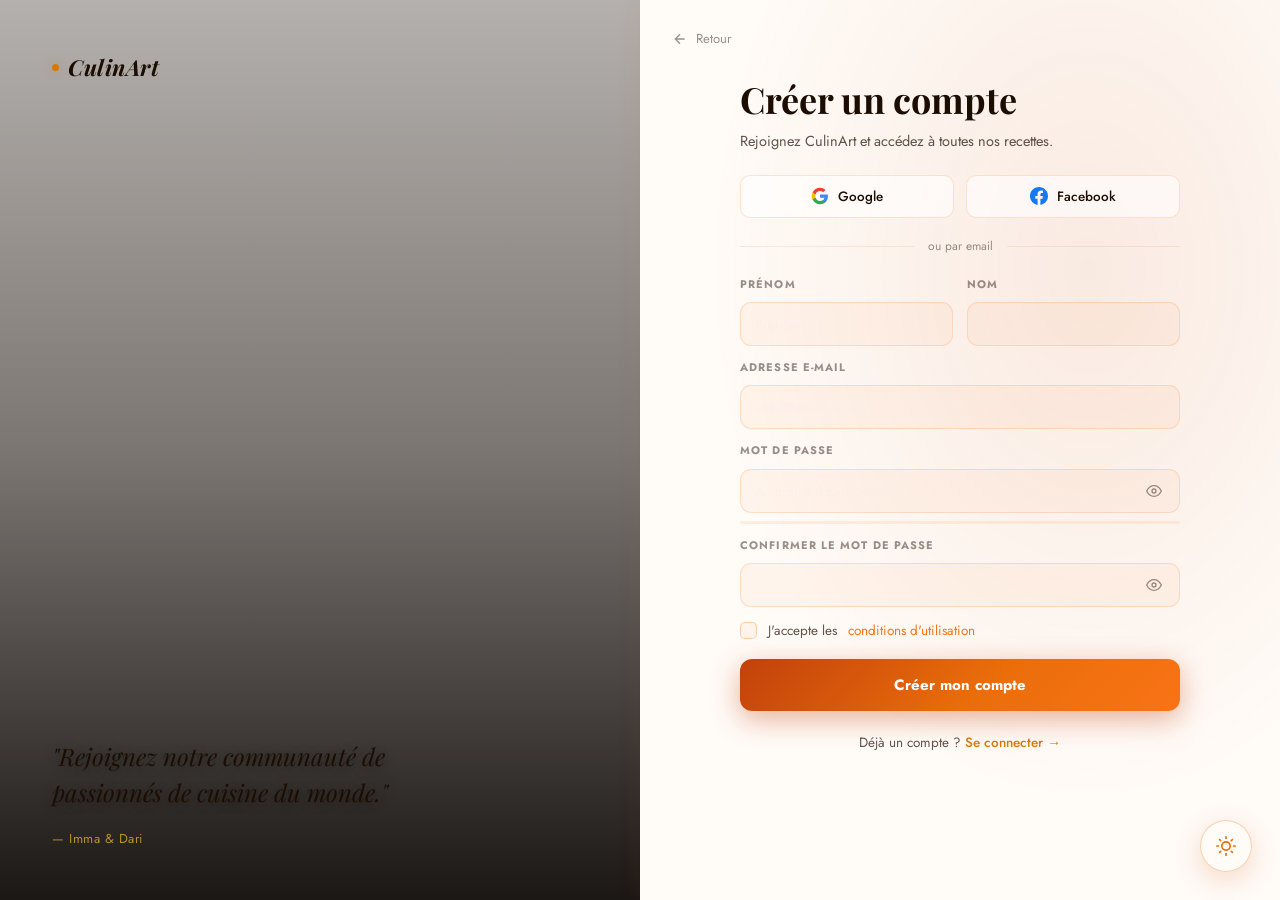
==== commit 312a7e15: "Update signup.html" ====
--- a/signup.html
+++ b/signup.html
@@ -15,7 +15,7 @@
   <link rel="stylesheet" href="assets/css/culinart-main.css">
   <link rel="stylesheet" href="assets/css/auth.css">
 </head>
-<body class="auth-split-page">
+<body class="auth-split-page signup-page">
 
   <!-- ══ VISUEL GAUCHE ══ -->
   <div class="auth-visual">
@@ -44,11 +44,11 @@
       </div>
 
       <div class="auth-social-row">
-        <button class="auth-social-btn" type="button">
+        <button class="auth-social-btn" type="button" onclick="handleSocial('Google')">
           <svg width="18" height="18" viewBox="0 0 24 24"><path fill="#4285F4" d="M22.56 12.25c0-.78-.07-1.53-.2-2.25H12v4.26h5.92c-.26 1.37-1.04 2.53-2.21 3.31v2.77h3.57c2.08-1.92 3.28-4.74 3.28-8.09z"/><path fill="#34A853" d="M12 23c2.97 0 5.46-.98 7.28-2.66l-3.57-2.77c-.98.66-2.23 1.06-3.71 1.06-2.86 0-5.29-1.93-6.16-4.53H2.18v2.84C3.99 20.53 7.7 23 12 23z"/><path fill="#FBBC05" d="M5.84 14.09c-.22-.66-.35-1.36-.35-2.09s.13-1.43.35-2.09V7.07H2.18C1.43 8.55 1 10.22 1 12s.43 3.45 1.18 4.93l2.85-2.22.81-.62z"/><path fill="#EA4335" d="M12 5.38c1.62 0 3.06.56 4.21 1.64l3.15-3.15C17.45 2.09 14.97 1 12 1 7.7 1 3.99 3.47 2.18 7.07l3.66 2.84c.87-2.6 3.3-4.53 6.16-4.53z"/></svg>
           Google
         </button>
-        <button class="auth-social-btn" type="button">
+        <button class="auth-social-btn" type="button" onclick="handleSocial('Facebook')">
           <svg width="18" height="18" viewBox="0 0 24 24" fill="#1877F2"><path d="M24 12.073c0-6.627-5.373-12-12-12s-12 5.373-12 12c0 5.99 4.388 10.954 10.125 11.854v-8.385H7.078v-3.47h3.047V9.43c0-3.007 1.792-4.669 4.533-4.669 1.312 0 2.686.235 2.686.235v2.953H15.83c-1.491 0-1.956.925-1.956 1.874v2.25h3.328l-.532 3.47h-2.796v8.385C19.612 23.027 24 18.062 24 12.073z"/></svg>
           Facebook
         </button>
@@ -156,9 +156,21 @@
       if (pwd !== confirm) { alert('Les mots de passe ne correspondent pas.'); return; }
       if (!terms) { alert('Veuillez accepter les conditions d\'utilisation.'); return; }
       const btn = document.querySelector('.auth-submit-btn');
-      btn.textContent = '✓ Compte créé !';
-      btn.style.background = 'rgba(194,24,91,0.18)';
       btn.disabled = true;
+      btn.innerHTML = '✓ Compte créé !';
+      btn.style.background = 'var(--grad-accent)';
+      btn.style.opacity = '0.85';
+      
+      setTimeout(() => { window.location.href = 'index.html'; }, 1200);
+    }
+    function handleSocial(provider) {
+      const btn = document.querySelector('.auth-submit-btn');
+      btn.disabled = true;
+      btn.innerHTML = '✓ Connexion via ' + provider + '…';
+      btn.style.background = 'var(--grad-accent)';
+      btn.style.opacity = '0.85';
+    
+      setTimeout(() => { window.location.href = 'index.html'; }, 1200);
     }
   </script>
   <script src="assets/js/theme-toggle.js"></script>
--- a/assets/css/auth.css
+++ b/assets/css/auth.css
@@ -71,8 +71,8 @@
 .auth-form-side {
   background: var(--dark);
   display: flex; flex-direction: column;
-  align-items: center; justify-content: center;
-  padding: 48px 64px;
+  align-items: center; justify-content: flex-start;
+  padding: 80px 64px 56px;
   position: relative;
   overflow-y: auto;
   min-height: 100vh;
@@ -95,7 +95,7 @@
 .auth-back-link:hover { color: var(--accent-light); }
 
 .auth-form-inner {
-  width: 100%; max-width: 400px;
+  width: 100%; max-width: 440px;
   position: relative; z-index: 1;
 }
 
@@ -241,6 +241,13 @@
 }
 .auth-switch a { color: var(--gold); font-weight: 500; transition: color 0.2s; }
 .auth-switch a:hover { color: var(--accent-soft); }
+
+body.signup-page .auth-field        { margin-bottom: 12px; }
+body.signup-page .auth-form-header  { margin-bottom: 22px; }
+body.signup-page .auth-social-row   { margin-bottom: 18px; }
+body.signup-page .auth-divider      { margin-bottom: 18px; }
+body.signup-page .auth-remember     { margin-bottom: 16px; }
+body.signup-page .auth-field input  { padding: 11px 14px; font-size: 14px; }
 
 /* ── RESPONSIVE AUTH ── */
 @media (max-width: 900px) {
